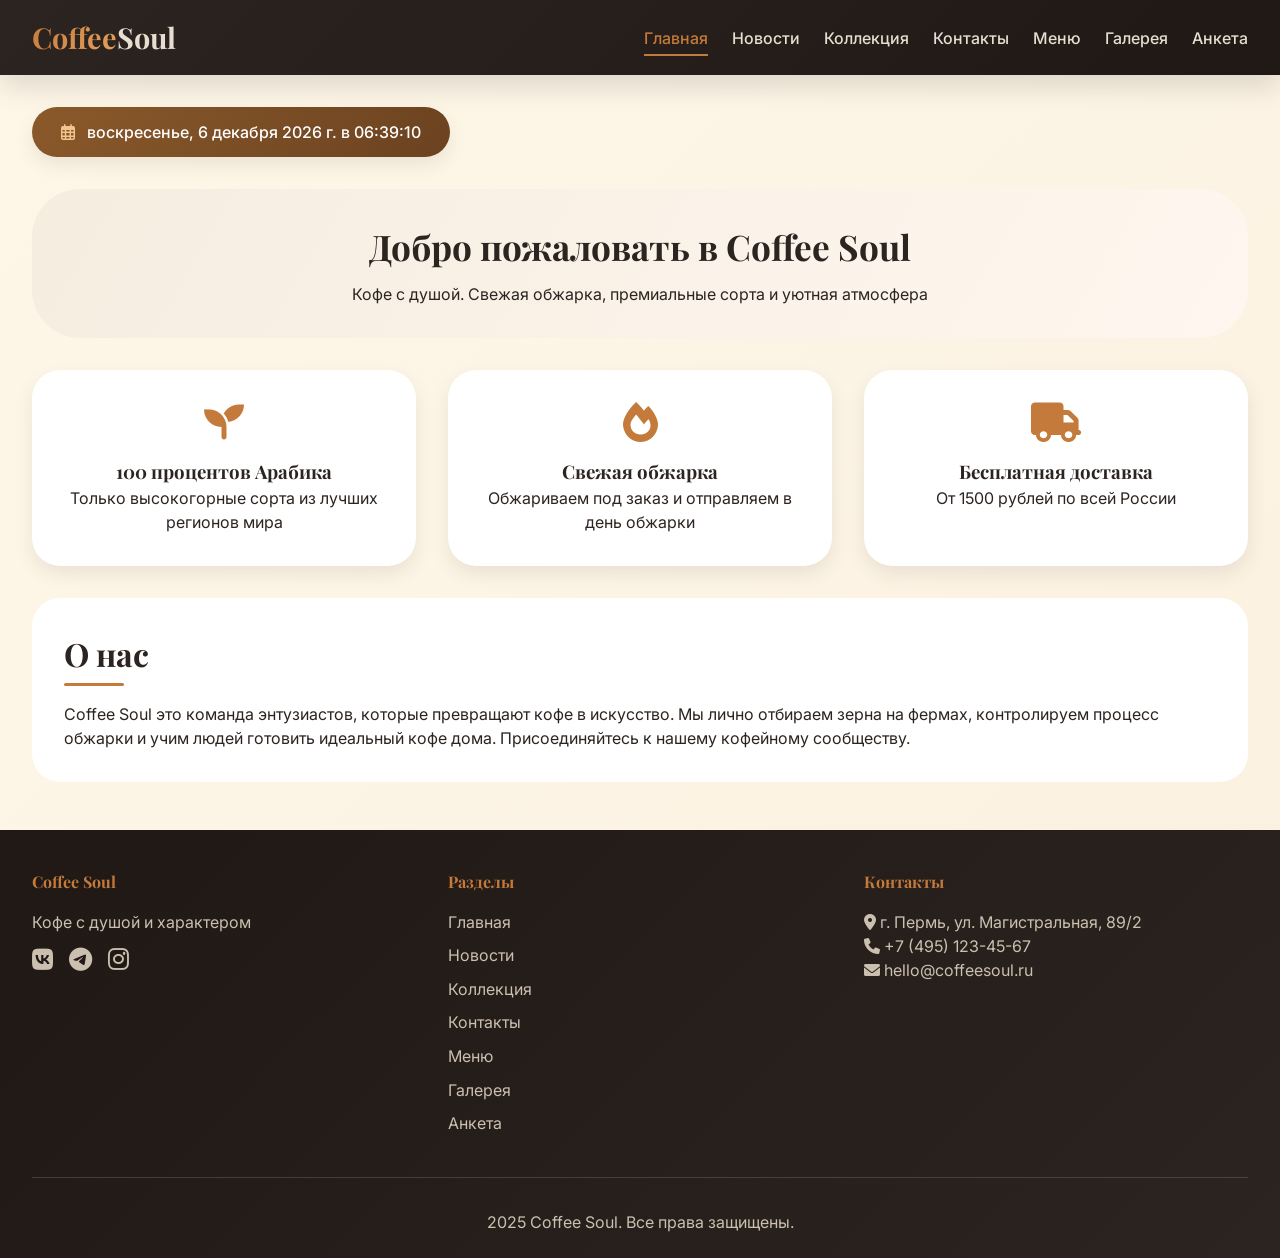
==== index.html @ 5333d01d "Add files via upload" ====
<!DOCTYPE html>
<html lang="ru">
<head>
    <meta charset="UTF-8">
    <meta name="viewport" content="width=device-width, initial-scale=1.0">
    <title>Coffee Soul - Главная</title>
    <link href="https://fonts.googleapis.com/css2?family=Inter:wght@300;400;500;600;700&family=Playfair+Display:wght@400;500;600;700&display=swap" rel="stylesheet">
    <link rel="stylesheet" href="https://cdnjs.cloudflare.com/ajax/libs/font-awesome/6.0.0-beta3/css/all.min.css">
    <link rel="stylesheet" href="style.css">
</head>
<body>
    <header class="header">
        <div class="nav-container">
            <div class="logo">
                <span class="coffee">Coffee</span><span class="soul">Soul</span>
            </div>
            <button class="burger-btn">
                <span></span>
                <span></span>
                <span></span>
            </button>
            <ul class="nav-links">
                <li><a href="index.html">Главная</a></li>
                <li><a href="news.html">Новости</a></li>
                <li><a href="cards.html">Коллекция</a></li>
                <li><a href="contacts.html">Контакты</a></li>
                <li><a href="menu.html">Меню</a></li>
                <li><a href="gallery.html">Галерея</a></li>
                <li><a href="form.html">Анкета</a></li>
            </ul>
        </div>
    </header>

    <nav class="mobile-menu">
        <a href="index.html">Главная</a>
        <a href="news.html">Новости</a>
        <a href="cards.html">Коллекция</a>
        <a href="contacts.html">Контакты</a>
        <a href="menu.html">Меню</a>
        <a href="gallery.html">Галерея</a>
        <a href="form.html">Анкета</a>
    </nav>

    <main class="container">
        <div class="datetime-card">
            <i class="far fa-calendar-alt"></i> <span id="currentDateTime"></span>
        </div>

        <div class="hero">
            <h1>Добро пожаловать в Coffee Soul</h1>
            <p>Кофе с душой. Свежая обжарка, премиальные сорта и уютная атмосфера</p>
        </div>

        <div class="grid-layout">
            <div class="info-card">
                <i class="fas fa-seedling"></i>
                <h3>100 процентов Арабика</h3>
                <p>Только высокогорные сорта из лучших регионов мира</p>
            </div>
            <div class="info-card">
                <i class="fas fa-fire"></i>
                <h3>Свежая обжарка</h3>
                <p>Обжариваем под заказ и отправляем в день обжарки</p>
            </div>
            <div class="info-card">
                <i class="fas fa-truck"></i>
                <h3>Бесплатная доставка</h3>
                <p>От 1500 рублей по всей России</p>
            </div>
        </div>

        <div class="about-section">
            <h2>О нас</h2>
            <p>Coffee Soul это команда энтузиастов, которые превращают кофе в искусство. Мы лично отбираем зерна на фермах, контролируем процесс обжарки и учим людей готовить идеальный кофе дома. Присоединяйтесь к нашему кофейному сообществу.</p>
        </div>
    </main>

    <footer class="footer">
        <div class="footer-container">
            <div class="footer-section">
                <h4>Coffee Soul</h4>
                <p>Кофе с душой и характером</p>
                <div class="social-links">
                    <a href="#"><i class="fab fa-vk"></i></a>
                    <a href="#"><i class="fab fa-telegram"></i></a>
                    <a href="#"><i class="fab fa-instagram"></i></a>
                </div>
            </div>
            <div class="footer-section">
                <h4>Разделы</h4>
                <ul>
                    <li><a href="index.html">Главная</a></li>
                    <li><a href="news.html">Новости</a></li>
                    <li><a href="cards.html">Коллекция</a></li>
                    <li><a href="contacts.html">Контакты</a></li>
                    <li><a href="menu.html">Меню</a></li>
                    <li><a href="gallery.html">Галерея</a></li>
                    <li><a href="form.html">Анкета</a></li>
                </ul>
            </div>
            <div class="footer-section">
                <h4>Контакты</h4>
                <p><i class="fas fa-map-marker-alt"></i> г. Пермь, ул. Магистральная, 89/2</p>
                <p><i class="fas fa-phone"></i> +7 (495) 123-45-67</p>
                <p><i class="fas fa-envelope"></i> hello@coffeesoul.ru</p>
            </div>
        </div>
        <div class="footer-bottom">
            <p>2025 Coffee Soul. Все права защищены.</p>
        </div>
    </footer>

    <script src="main.js"></script>
</body>
</html>
---- style.css ----
* {
    margin: 0;
    padding: 0;
    box-sizing: border-box;
}

:root {
    --bg-dark: #2c2420;
    --coffee-dark: #3e2a21;
    --coffee: #8B5A2B;
    --accent: #c47a3a;
    --light: #fef7e8;
    --light-beige: #f5ede0;
    --text-dark: #2c2420;
    --text-soft: #5a4a3a;
    --shadow-sm: 0 8px 20px rgba(0,0,0,0.08);
    --shadow-md: 0 12px 28px rgba(0,0,0,0.12);
}

body {
    background: linear-gradient(135deg, #fef7e8 0%, #faf0e0 100%);
    color: var(--text-dark);
    font-family: 'Inter', sans-serif;
    line-height: 1.5;
    min-height: 100vh;
}

h1, h2, h3, h4, .logo {
    font-family: 'Playfair Display', serif;
}

h2 {
    font-size: 2rem;
    margin-bottom: 1.5rem;
    position: relative;
    display: inline-block;
}

h2:after {
    content: '';
    position: absolute;
    bottom: -8px;
    left: 0;
    width: 60px;
    height: 3px;
    background: var(--accent);
    border-radius: 3px;
}

.header {
    background: linear-gradient(135deg, #2c2420 0%, #1f1815 100%);
    padding: 1rem 2rem;
    position: sticky;
    top: 0;
    z-index: 1000;
    box-shadow: var(--shadow-md);
}

.nav-container {
    max-width: 1400px;
    margin: 0 auto;
    display: flex;
    justify-content: space-between;
    align-items: center;
}

.logo {
    font-size: 1.8rem;
    font-weight: 700;
    cursor: pointer;
}

.logo .coffee {
    background: linear-gradient(135deg, #c47a3a, #e6a15e);
    background-clip: text;
    -webkit-background-clip: text;
    -webkit-text-fill-color: transparent;
}

.logo .soul {
    color: #e8ddd0;
}

.nav-links {
    display: flex;
    gap: 1.5rem;
    list-style: none;
}

.nav-links a {
    text-decoration: none;
    color: #e8ddd0;
    font-weight: 500;
    transition: 0.3s;
    padding: 0.5rem 0;
    position: relative;
}

.nav-links a:before {
    content: '';
    position: absolute;
    bottom: 0;
    left: 0;
    width: 0;
    height: 2px;
    background: var(--accent);
    transition: width 0.3s;
}

.nav-links a:hover:before,
.nav-links a.active:before {
    width: 100%;
}

.nav-links a:hover,
.nav-links a.active {
    color: var(--accent);
}

.burger-btn {
    display: none;
    background: none;
    border: none;
    cursor: pointer;
    padding: 10px;
    z-index: 1001;
}

.burger-btn span {
    display: block;
    width: 25px;
    height: 3px;
    background: white;
    margin: 5px 0;
    transition: 0.3s;
    border-radius: 3px;
}

.burger-btn.active span:nth-child(1) {
    transform: rotate(45deg) translate(5px, 5px);
}

.burger-btn.active span:nth-child(2) {
    opacity: 0;
}

.burger-btn.active span:nth-child(3) {
    transform: rotate(-45deg) translate(7px, -6px);
}

.mobile-menu {
    position: fixed;
    top: 70px;
    left: -100%;
    background: linear-gradient(135deg, #2c2420 0%, #1f1815 100%);
    width: 70%;
    height: calc(100vh - 70px);
    flex-direction: column;
    align-items: center;
    padding-top: 2rem;
    gap: 1.5rem;
    transition: 0.3s;
    z-index: 999;
    display: flex;
    list-style: none;
}

.mobile-menu.active {
    left: 0;
}

.mobile-menu a {
    color: #e8ddd0;
    text-decoration: none;
    font-size: 1.2rem;
    padding: 0.5rem;
}

@media (max-width: 768px) {
    .burger-btn {
        display: block;
    }
    .nav-links {
        display: none;
    }
}

.container {
    max-width: 1280px;
    margin: 2rem auto;
    padding: 0 2rem;
    min-height: 60vh;
}

.datetime-card {
    background: linear-gradient(135deg, #8B5A2B, #6b4220);
    color: white;
    padding: 0.8rem 1.8rem;
    border-radius: 100px;
    text-align: center;
    margin-bottom: 2rem;
    font-weight: 500;
    display: inline-block;
    box-shadow: var(--shadow-sm);
}

.datetime-card i {
    margin-right: 8px;
    color: #f0c48a;
}

.hero {
    text-align: center;
    margin-bottom: 2rem;
    background: linear-gradient(120deg, #f5ede0, #fff7ef);
    padding: 2rem;
    border-radius: 48px;
}

.hero h1 {
    font-size: 2.2rem;
    margin-bottom: 0.5rem;
}

.grid-layout {
    display: grid;
    grid-template-columns: repeat(auto-fit, minmax(320px, 1fr));
    gap: 2rem;
}

.info-card {
    background: white;
    padding: 2rem;
    border-radius: 28px;
    text-align: center;
    box-shadow: var(--shadow-sm);
    transition: transform 0.3s;
}

.info-card:hover {
    transform: translateY(-5px);
}

.info-card i {
    font-size: 2.5rem;
    color: var(--accent);
    margin-bottom: 1rem;
}

.about-section {
    margin-top: 2rem;
    background: white;
    padding: 2rem;
    border-radius: 28px;
}

.news-card {
    background: white;
    border-radius: 24px;
    overflow: hidden;
    box-shadow: var(--shadow-sm);
    cursor: pointer;
    transition: all 0.3s;
}

.news-card:hover {
    transform: translateY(-8px);
    box-shadow: var(--shadow-md);
}

.news-img {
    width: 100%;
    height: 200px;
    object-fit: cover;
}

.news-content {
    padding: 1.5rem;
}

.news-title {
    font-size: 1.35rem;
    font-weight: 700;
    font-family: 'Playfair Display', serif;
}

.news-desc {
    color: var(--text-soft);
    margin: 0.8rem 0;
}

.btn-more {
    background: var(--coffee);
    border: none;
    padding: 0.6rem 1.3rem;
    border-radius: 100px;
    color: white;
    font-weight: 600;
    cursor: pointer;
    transition: all 0.2s;
}

.btn-more:hover {
    background: var(--accent);
}

.modal {
    display: none;
    position: fixed;
    top: 0;
    left: 0;
    width: 100%;
    height: 100%;
    background: rgba(0,0,0,0.85);
    justify-content: center;
    align-items: center;
    z-index: 2000;
}

.modal-content {
    background: var(--light-beige);
    max-width: 550px;
    width: 90%;
    border-radius: 32px;
    padding: 1.8rem;
    position: relative;
}

.close-modal {
    position: absolute;
    right: 1.2rem;
    top: 1rem;
    font-size: 1.8rem;
    cursor: pointer;
}

.close-modal:hover {
    color: var(--accent);
}

.flex-cards {
    display: flex;
    flex-wrap: wrap;
    justify-content: center;
    gap: 1.8rem;
}

.flex-card {
    flex: 1 1 240px;
    max-width: 270px;
    background: white;
    border-radius: 28px;
    padding: 1.2rem;
    text-align: center;
    box-shadow: var(--shadow-sm);
    transition: all 0.3s;
}

.flex-card:hover {
    transform: translateY(-6px);
    box-shadow: var(--shadow-md);
}

.flex-card img {
    width: 100%;
    border-radius: 20px;
    height: 170px;
    object-fit: cover;
}

#map {
    height: 450px;
    width: 100%;
    border-radius: 32px;
    margin-bottom: 1rem;
    box-shadow: var(--shadow-sm);
    z-index: 1;
}

.geo-status {
    margin-bottom: 1rem;
    color: var(--text-soft);
}

.contact-info {
    background: white;
    padding: 1.5rem;
    border-radius: 28px;
    margin-top: 1rem;
}

.contact-info p {
    margin: 0.5rem 0;
}

.contact-info i {
    width: 30px;
    color: var(--accent);
}

.menu-table {
    width: 100%;
    border-collapse: collapse;
    background: white;
    border-radius: 28px;
    overflow: hidden;
    box-shadow: var(--shadow-sm);
}

.menu-table th,
.menu-table td {
    padding: 1rem;
    border-bottom: 1px solid #ede3d7;
    text-align: left;
}

.menu-table th {
    background: var(--coffee-dark);
    color: white;
}

.menu-table tr:hover {
    background: #fcf6ef;
}

.addons {
    margin-top: 2rem;
    background: white;
    padding: 1.5rem;
    border-radius: 28px;
}

.gallery-container {
    background: white;
    padding: 2rem;
    border-radius: 28px;
    text-align: center;
}

#bigimg {
    max-width: 100%;
    height: auto;
    border-radius: 20px;
    margin-bottom: 1rem;
    box-shadow: var(--shadow-sm);
}

.gallery-table {
    margin: 0 auto;
}

.gallery-table td {
    padding: 10px;
}

.gallery-table img {
    width: 100px;
    height: 100px;
    object-fit: cover;
    border-radius: 12px;
    cursor: pointer;
    transition: transform 0.2s;
}

.gallery-table img:hover {
    transform: scale(1.05);
}

.form-section {
    background: white;
    padding: 2rem;
    border-radius: 36px;
    box-shadow: var(--shadow-md);
}

.form-grid {
    display: grid;
    grid-template-columns: 1fr 1fr;
    gap: 1.2rem;
}

.form-field {
    display: flex;
    flex-direction: column;
}

.form-field label {
    font-weight: 600;
    margin-bottom: 0.3rem;
    color: var(--coffee-dark);
}

.form-field input,
.form-field select,
.form-field textarea {
    padding: 0.8rem 1rem;
    border-radius: 60px;
    border: 1.5px solid #e2d4c8;
    background: #fefaf5;
    font-family: 'Inter', sans-serif;
}

.form-field.full-width {
    grid-column: span 2;
}

.form-btn {
    background: var(--coffee);
    color: white;
    border: none;
    padding: 0.9rem 2rem;
    border-radius: 100px;
    font-weight: 600;
    cursor: pointer;
    margin-top: 1rem;
    margin-right: 1rem;
}

.form-btn:hover {
    background: var(--accent);
}

.form-result {
    margin-top: 1.5rem;
    background: #faf0e0;
    padding: 1rem;
    border-radius: 20px;
}

.saved-entries {
    margin-top: 2rem;
    padding-top: 1rem;
    border-top: 2px solid #e2d4c8;
}

.saved-entries h3 {
    margin-bottom: 1rem;
}

.entry-item {
    background: #f5ede0;
    padding: 0.8rem;
    border-radius: 16px;
    margin-bottom: 0.8rem;
    display: flex;
    justify-content: space-between;
    align-items: center;
    flex-wrap: wrap;
}

.entry-info {
    flex: 1;
    font-size: 0.9rem;
}

.entry-delete {
    background: #8B5A2B;
    color: white;
    border: none;
    padding: 0.3rem 0.8rem;
    border-radius: 20px;
    cursor: pointer;
    font-size: 0.8rem;
}

.entry-delete:hover {
    background: #a0522d;
}

.footer {
    background: linear-gradient(135deg, #1f1815 0%, #2c2420 100%);
    color: #cbbfaf;
    margin-top: 3rem;
    padding: 2.5rem 2rem 1.5rem;
}

.footer-container {
    max-width: 1280px;
    margin: 0 auto;
    display: grid;
    grid-template-columns: repeat(auto-fit, minmax(200px, 1fr));
    gap: 2rem;
}

.footer-section h4 {
    color: var(--accent);
    margin-bottom: 1rem;
}

.footer-section ul {
    list-style: none;
}

.footer-section ul li {
    margin-bottom: 0.6rem;
}

.footer-section ul li a {
    color: #cbbfaf;
    text-decoration: none;
}

.footer-section ul li a:hover {
    color: var(--accent);
}

.social-links {
    display: flex;
    gap: 1rem;
    margin-top: 0.5rem;
}

.social-links a {
    color: #cbbfaf;
    font-size: 1.5rem;
    transition: 0.2s;
}

.social-links a:hover {
    color: var(--accent);
    transform: translateY(-3px);
}

.footer-bottom {
    text-align: center;
    padding-top: 2rem;
    margin-top: 2rem;
    border-top: 1px solid rgba(203, 191, 175, 0.2);
}

@media (max-width: 640px) {
    .container {
        padding: 0 1rem;
    }
    .form-grid {
        grid-template-columns: 1fr;
    }
    .form-field.full-width {
        grid-column: span 1;
    }
    .hero h1 {
        font-size: 1.5rem;
    }
    h2 {
        font-size: 1.5rem;
    }
    .entry-item {
        flex-direction: column;
        text-align: center;
        gap: 0.5rem;
    }
}
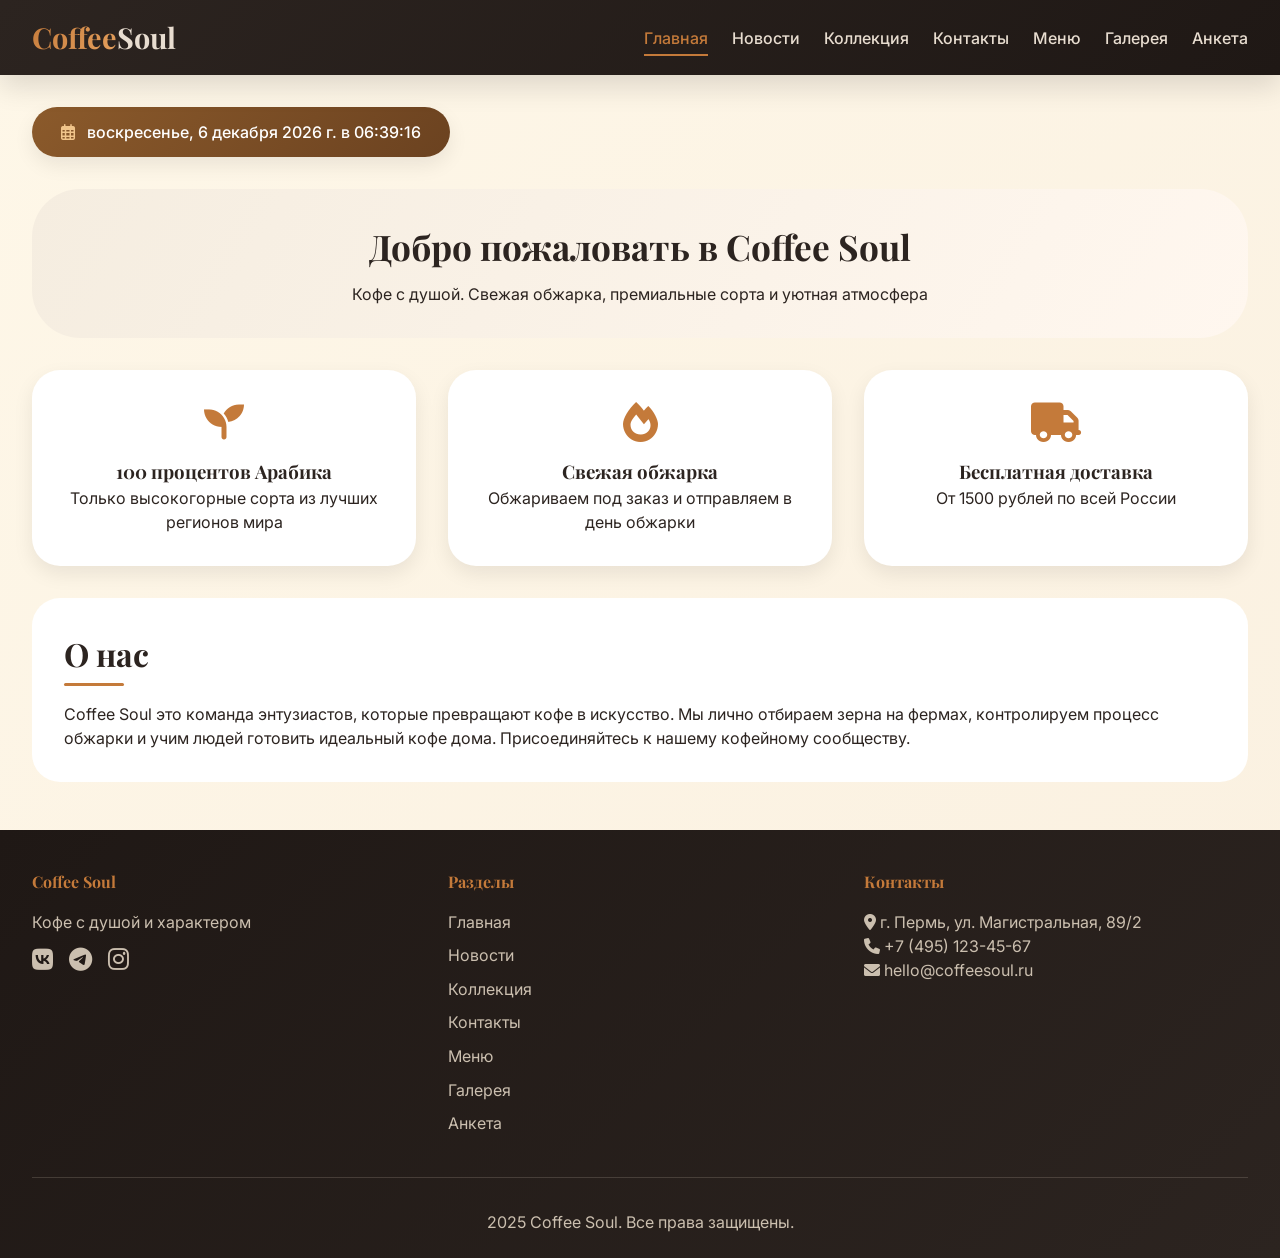
==== commit c5222a7d: "Update index.html" ====
--- a/index.html
+++ b/index.html
@@ -3,6 +3,7 @@
 <head>
     <meta charset="UTF-8">
     <meta name="viewport" content="width=device-width, initial-scale=1.0">
+    <meta name="format-detection" content="telephone=no">
     <title>Coffee Soul - Главная</title>
     <link href="https://fonts.googleapis.com/css2?family=Inter:wght@300;400;500;600;700&family=Playfair+Display:wght@400;500;600;700&display=swap" rel="stylesheet">
     <link rel="stylesheet" href="https://cdnjs.cloudflare.com/ajax/libs/font-awesome/6.0.0-beta3/css/all.min.css">
@@ -112,4 +113,4 @@
 
     <script src="main.js"></script>
 </body>
-</html>+</html>
